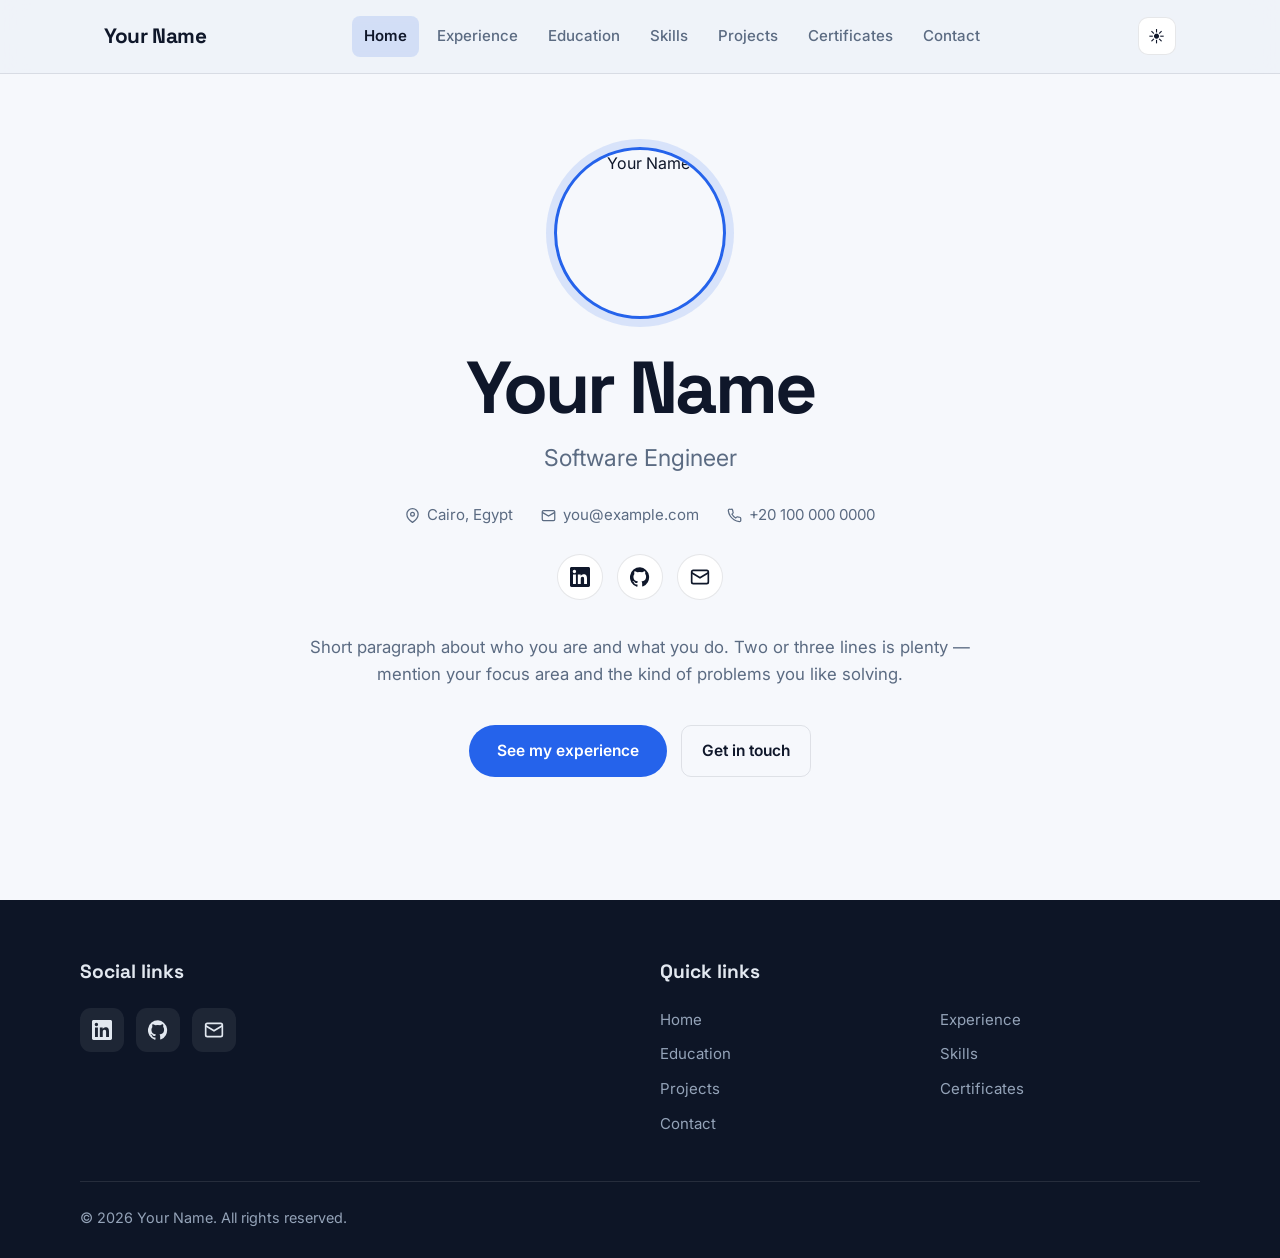
==== index.html @ 804c4c78 "index html" ====
<!DOCTYPE html>
<html lang="en" data-theme="dark">
<head>
<meta charset="UTF-8">
<meta name="viewport" content="width=device-width, initial-scale=1">
<title>Your Name — Portfolio</title>
<meta name="description" content="Personal portfolio — experience, projects, skills and certificates.">
<link rel="preconnect" href="https://fonts.googleapis.com">
<link rel="preconnect" href="https://fonts.gstatic.com" crossorigin>
<link href="https://fonts.googleapis.com/css2?family=Space+Grotesk:wght@500;600;700&family=Inter:wght@400;500;600;700&display=swap" rel="stylesheet">
<link rel="stylesheet" href="styles.css">
</head>
<body data-page="home">

<main>
  <section id="home">
    <div class="wrap">
      <img class="avatar" id="avatar" src="" alt="">
      <h1 id="heroName"></h1>
      <p class="role" id="heroRole"></p>
      <div class="meta" id="heroMeta"></div>
      <div class="socials" id="heroSocials"></div>
      <p class="bio" id="heroBio"></p>
      <div class="hero-cta">
        <a class="btn" href="experience.html">See my experience</a>
        <a class="btn btn-ghost" style="width:auto" href="contact.html">Get in touch</a>
      </div>
    </div>
  </section>
</main>

<script src="data.js"></script>
<script src="main.js"></script>
</body>
</html>
---- styles.css ----
/* ============================================================
   THEME TOKENS — change colors here
   ============================================================ */
:root{
  --accent:#2563eb;
  --accent-soft:rgba(37,99,235,.14);
  --accent-hover:#1d4ed8;
  --radius:14px;
  --maxw:1120px;
  --font-display:'Space Grotesk',system-ui,sans-serif;
  --font-body:'Inter',system-ui,-apple-system,sans-serif;
  --ease:cubic-bezier(.22,.61,.36,1);
}
[data-theme="dark"]{
  --bg:#0d1526;
  --bg-alt:#111c30;
  --card:#16223a;
  --card-hover:#1b2a46;
  --border:rgba(148,163,184,.14);
  --text:#f1f5f9;
  --text-dim:#94a3b8;
  --footer:#080e1a;
  --shadow:0 12px 32px rgba(0,0,0,.35);
}
[data-theme="light"]{
  --bg:#f6f8fc;
  --bg-alt:#eef2f9;
  --card:#ffffff;
  --card-hover:#ffffff;
  --border:rgba(15,23,42,.10);
  --text:#0f172a;
  --text-dim:#5b6b82;
  --footer:#0d1526;
  --shadow:0 10px 30px rgba(15,23,42,.08);
}

*{box-sizing:border-box;margin:0;padding:0}
html{scroll-behavior:smooth;scroll-padding-top:88px}
body{
  background:var(--bg);color:var(--text);
  font-family:var(--font-body);line-height:1.65;
  -webkit-font-smoothing:antialiased;
  transition:background .35s var(--ease),color .35s var(--ease);
  /* sticky footer: page fills at least the viewport */
  min-height:100vh;display:flex;flex-direction:column;
}
main{flex:1 0 auto}
img{max-width:100%;display:block}
a{color:inherit;text-decoration:none}
button,input,textarea{font:inherit;color:inherit}
:focus-visible{outline:2px solid var(--accent);outline-offset:3px;border-radius:6px}

/* ---------- scroll progress ---------- */
#progress{
  position:fixed;top:0;left:0;height:3px;width:0%;
  background:var(--accent);z-index:200;transition:width .1s linear;
}

/* ---------- nav ---------- */
#nav{
  position:fixed;top:0;left:0;right:0;z-index:150;
  background:color-mix(in srgb,var(--bg-alt) 88%,transparent);
  backdrop-filter:blur(14px);
  border-bottom:1px solid var(--border);
}
.nav-inner{
  max-width:var(--maxw);margin:0 auto;padding:16px 24px;
  display:flex;align-items:center;justify-content:space-between;gap:20px;
}
.brand{font-family:var(--font-display);font-weight:700;font-size:1.3rem;letter-spacing:-.02em}
.nav-links{display:flex;gap:6px;align-items:center}
.nav-links a{
  padding:8px 12px;border-radius:8px;font-size:.94rem;font-weight:500;
  color:var(--text-dim);transition:color .2s,background .2s;
}
.nav-links a:hover{color:var(--text);background:var(--accent-soft)}
.nav-links a.active{color:var(--text);font-weight:600;background:var(--accent-soft)}
.nav-tools{display:flex;gap:10px;align-items:center}
.icon-btn{
  width:38px;height:38px;display:grid;place-items:center;cursor:pointer;
  background:var(--card);border:1px solid var(--border);border-radius:10px;
  transition:background .2s,transform .2s;
}
.icon-btn:hover{background:var(--card-hover);transform:translateY(-2px)}
#burger{display:none}

/* ---------- layout ---------- */
section{padding:96px 24px}
/* content pages start below the fixed nav */
.page section:first-child{padding-top:150px}
.wrap{max-width:var(--maxw);margin:0 auto}
.alt{background:var(--bg-alt)}
.head{text-align:center;margin-bottom:60px}
.head h2{
  font-family:var(--font-display);font-size:clamp(2rem,5vw,3rem);
  font-weight:700;letter-spacing:-.03em;margin-bottom:12px;
}
.head p{color:var(--text-dim);font-size:1.05rem}

/* ---------- buttons ---------- */
.btn{
  display:inline-flex;align-items:center;gap:9px;cursor:pointer;
  padding:13px 28px;border-radius:999px;border:none;
  background:var(--accent);color:#fff;font-weight:600;font-size:.97rem;
  transition:background .2s,transform .2s,box-shadow .2s;
}
.btn:hover{background:var(--accent-hover);transform:translateY(-2px);box-shadow:0 8px 22px var(--accent-soft)}
.btn-ghost{
  background:transparent;color:var(--text);
  border:1px solid var(--border);border-radius:10px;
  padding:11px 20px;width:100%;justify-content:center;
}
.btn-ghost:hover{background:var(--card-hover);box-shadow:none}
.center{text-align:center;margin-top:52px}

/* ---------- hero ---------- */
#home{
  min-height:100vh;display:grid;place-items:center;
  padding-top:120px;text-align:center;
}
.avatar{
  width:172px;height:172px;border-radius:50%;object-fit:cover;
  margin:0 auto 30px;border:3px solid var(--accent);
  box-shadow:0 0 0 8px var(--accent-soft);
}
#home h1{
  font-family:var(--font-display);font-weight:700;
  font-size:clamp(2.6rem,8vw,4.6rem);letter-spacing:-.04em;line-height:1.05;
}
.role{font-size:clamp(1.1rem,2.5vw,1.45rem);color:var(--text-dim);margin-top:12px}
.meta{
  display:flex;flex-wrap:wrap;justify-content:center;gap:10px 28px;
  margin:26px 0;color:var(--text-dim);font-size:.94rem;
}
.meta span{display:inline-flex;align-items:center;gap:7px}
.meta a:hover{color:var(--accent)}
.socials{display:flex;justify-content:center;gap:14px;margin-bottom:34px}
.socials a{
  width:46px;height:46px;border-radius:50%;display:grid;place-items:center;
  background:var(--card);border:1px solid var(--border);
  transition:transform .2s,background .2s,color .2s;
}
.socials a:hover{background:var(--accent);color:#fff;transform:translateY(-4px)}
.bio{max-width:660px;margin:0 auto 36px;color:var(--text-dim);font-size:1.05rem}
.hero-cta{display:flex;flex-wrap:wrap;gap:14px;justify-content:center}

/* ---------- timeline (experience + education) ---------- */
.timeline{position:relative;padding-left:38px}
.timeline::before{
  content:"";position:absolute;left:6px;top:8px;bottom:8px;
  width:2px;background:var(--accent);opacity:.45;
}
.tl-item{position:relative;margin-bottom:34px}
.tl-item::before{
  content:"";position:absolute;left:-38px;top:34px;
  width:13px;height:13px;border-radius:50%;
  background:var(--accent);border:3px solid var(--bg);
}
.card{
  background:var(--card);border:1px solid var(--border);
  border-radius:var(--radius);padding:28px;
  transition:transform .28s var(--ease),box-shadow .28s var(--ease),background .2s;
}
.card:hover{transform:translateY(-4px);box-shadow:var(--shadow);background:var(--card-hover)}
.card-top{display:flex;gap:16px;align-items:flex-start;margin-bottom:6px}
.logo{
  width:52px;height:52px;border-radius:11px;object-fit:contain;
  background:#fff;padding:5px;flex-shrink:0;
}
.card-top h3{font-family:var(--font-display);font-size:1.3rem;font-weight:700;letter-spacing:-.02em}
.org{color:var(--accent);font-weight:600;font-size:1.02rem}
.sub{
  display:flex;flex-wrap:wrap;gap:8px 20px;
  color:var(--text-dim);font-size:.88rem;margin:10px 0 16px;
}
.sub span{display:inline-flex;align-items:center;gap:6px}
.card p{color:var(--text-dim);margin-bottom:13px}
.card ul{list-style:none;color:var(--text-dim)}
.card ul li{position:relative;padding-left:18px;margin-bottom:7px}
.card ul li::before{content:"";position:absolute;left:0;top:11px;width:5px;height:5px;border-radius:50%;background:var(--accent)}
.tags{display:flex;flex-wrap:wrap;gap:8px;margin-top:16px}
.tag{
  padding:5px 13px;border-radius:999px;font-size:.8rem;font-weight:500;
  background:var(--accent-soft);color:var(--accent);
}
.link-inline{color:var(--accent);text-decoration:underline;text-underline-offset:3px}

/* ---------- skills ---------- */
.skill-grid{display:grid;grid-template-columns:repeat(auto-fit,minmax(340px,1fr));gap:22px}
.skill-head{display:flex;align-items:center;gap:14px;margin-bottom:10px}
.skill-icon{
  width:44px;height:44px;border-radius:11px;flex-shrink:0;object-fit:contain;
  background:var(--bg-alt);padding:7px;
}
.skill-title{flex:1;display:flex;justify-content:space-between;align-items:center;gap:12px}
.skill-title h3{font-family:var(--font-display);font-size:1.08rem;font-weight:600}
.pct{color:var(--accent);font-weight:700;font-size:.9rem}
.bar{height:7px;border-radius:99px;background:var(--bg-alt);overflow:hidden;margin-bottom:14px}
.bar i{display:block;height:100%;width:0;border-radius:99px;background:var(--accent);transition:width 1.1s var(--ease)}
.skill-card p{font-size:.92rem;margin:0}

/* ---------- projects ---------- */
.filters{display:flex;justify-content:center;flex-wrap:wrap;gap:12px;margin-bottom:48px}
.filter{
  padding:10px 24px;border-radius:999px;cursor:pointer;font-weight:600;font-size:.93rem;
  background:var(--card);border:1px solid var(--border);color:var(--text-dim);
  transition:all .2s;
}
.filter:hover{color:var(--text)}
.filter.on{background:var(--accent);border-color:var(--accent);color:#fff}
.proj-grid{display:grid;grid-template-columns:repeat(auto-fill,minmax(310px,1fr));gap:26px}
.proj{
  background:var(--card);border:1px solid var(--border);border-radius:18px;
  padding:14px;display:flex;flex-direction:column;
  transition:transform .28s var(--ease),box-shadow .28s var(--ease),border-color .2s;
}
.proj:hover{transform:translateY(-6px);box-shadow:var(--shadow);border-color:var(--accent-soft)}
.thumb{aspect-ratio:16/10;width:100%;object-fit:cover;background:var(--bg-alt);border-radius:12px}
.proj-body{padding:18px 10px 6px;display:flex;flex-direction:column;flex:1}
.proj-body h3{font-family:var(--font-display);font-size:1.18rem;font-weight:700;margin-bottom:9px;letter-spacing:-.02em}
.proj-body p{color:var(--text-dim);font-size:.93rem;flex:1}
.proj-links{display:flex;gap:10px;margin-top:18px}
/* the "+N" pill that collapses extra tags — click to expand */
.tag-more{
  padding:5px 13px;border-radius:999px;font-size:.8rem;font-weight:700;
  background:var(--accent);color:#fff;border:none;cursor:pointer;
  transition:background .2s,transform .2s;
}
.tag-more:hover{background:var(--accent-hover);transform:translateY(-1px)}

/* ---------- certificates ---------- */
.banner{
  display:flex;align-items:center;gap:34px;flex-wrap:wrap;
  background:var(--card);border:1px solid var(--border);
  border-radius:20px;padding:34px;margin-bottom:52px;
}
.count{
  width:128px;height:128px;border-radius:50%;flex-shrink:0;
  display:grid;place-items:center;align-content:center;
  border:6px solid var(--accent);background:var(--accent-soft);
}
.count b{font-family:var(--font-display);font-size:2.3rem;line-height:1;color:var(--accent)}
.count small{font-size:.66rem;letter-spacing:.14em;color:var(--text-dim);margin-top:5px}
.banner div h3{font-family:var(--font-display);font-size:1.6rem;font-weight:700;margin-bottom:10px}
.banner div p{color:var(--text-dim);max-width:620px;margin:0}
.cert-grid{display:grid;grid-template-columns:repeat(auto-fill,minmax(310px,1fr));gap:26px}
.cert-body{padding:18px 10px 6px;display:flex;flex-direction:column;flex:1}
.cert-body h3{font-family:var(--font-display);font-size:1.1rem;font-weight:700;margin-bottom:7px}
.cert-body .org{margin-bottom:8px}
.small-label{font-weight:600;font-size:.88rem;margin:14px 0 8px}

/* ---------- contact ---------- */
.contact-grid{display:grid;grid-template-columns:1fr 1fr;gap:56px}
.contact-info h3,.form-box h3{font-family:var(--font-display);font-size:1.55rem;font-weight:700;margin-bottom:18px}
.contact-info>p{color:var(--text-dim);margin-bottom:32px}
.ci{display:flex;align-items:center;gap:16px;margin-bottom:22px}
.ci-icon{width:46px;height:46px;border-radius:11px;display:grid;place-items:center;background:var(--accent);color:#fff;flex-shrink:0}
.ci b{display:block;font-size:.95rem}
.ci span{color:var(--text-dim);font-size:.92rem}
.field{margin-bottom:18px}
.field label{display:block;font-size:.88rem;font-weight:600;margin-bottom:7px}
.field input,.field textarea{
  width:100%;padding:13px 15px;border-radius:10px;
  background:var(--bg-alt);border:1px solid var(--border);
  transition:border-color .2s,box-shadow .2s;
}
.field input:focus,.field textarea:focus{
  outline:none;border-color:var(--accent);box-shadow:0 0 0 3px var(--accent-soft);
}
.field textarea{min-height:150px;resize:vertical}
.form-box .btn{width:100%;justify-content:center}
.form-note{color:var(--text-dim);font-size:.85rem;margin-top:14px;text-align:center}

/* ---------- footer ---------- */
footer{background:var(--footer);color:#e2e8f0;padding:56px 24px 28px;flex-shrink:0}
.foot-grid{max-width:var(--maxw);margin:0 auto;display:grid;grid-template-columns:1fr 1fr;gap:40px}
footer h4{font-family:var(--font-display);font-size:1.2rem;margin-bottom:20px}
.foot-socials{display:flex;gap:12px}
.foot-socials a{
  width:44px;height:44px;border-radius:11px;display:grid;place-items:center;
  background:rgba(255,255,255,.07);transition:background .2s,transform .2s;
}
.foot-socials a:hover{background:var(--accent);transform:translateY(-3px)}
.quick{display:grid;grid-template-columns:1fr 1fr;gap:10px 20px}
.quick a{color:#94a3b8;font-size:.94rem;transition:color .2s}
.quick a:hover{color:#fff}
.copy{
  max-width:var(--maxw);margin:44px auto 0;padding-top:24px;
  border-top:1px solid rgba(255,255,255,.1);color:#94a3b8;font-size:.9rem;
}

/* ---------- reveal animation ---------- */
.reveal{opacity:0;transform:translateY(26px);transition:opacity .7s var(--ease),transform .7s var(--ease)}
.reveal.in{opacity:1;transform:none}

/* ---------- responsive ---------- */
@media(max-width:900px){
  .contact-grid{grid-template-columns:1fr;gap:44px}
  #burger{display:grid}
  .nav-links{
    position:absolute;top:100%;left:0;right:0;flex-direction:column;
    align-items:stretch;gap:2px;padding:12px;
    background:var(--bg-alt);border-bottom:1px solid var(--border);
    display:none;
  }
  .nav-links.open{display:flex}
  .nav-links a{padding:12px 14px}
}
@media(max-width:640px){
  section{padding:72px 20px}
  .page section:first-child{padding-top:120px}
  .nav-inner{padding:14px 20px}
  .timeline{padding-left:26px}
  .tl-item::before{left:-26px}
  .card{padding:22px}
  .banner{padding:26px;gap:24px}
  .foot-grid{grid-template-columns:1fr}
  .avatar{width:140px;height:140px}
}
@media(prefers-reduced-motion:reduce){
  *{animation:none!important;transition-duration:.01ms!important}
  html{scroll-behavior:auto}
  .reveal{opacity:1;transform:none}
}
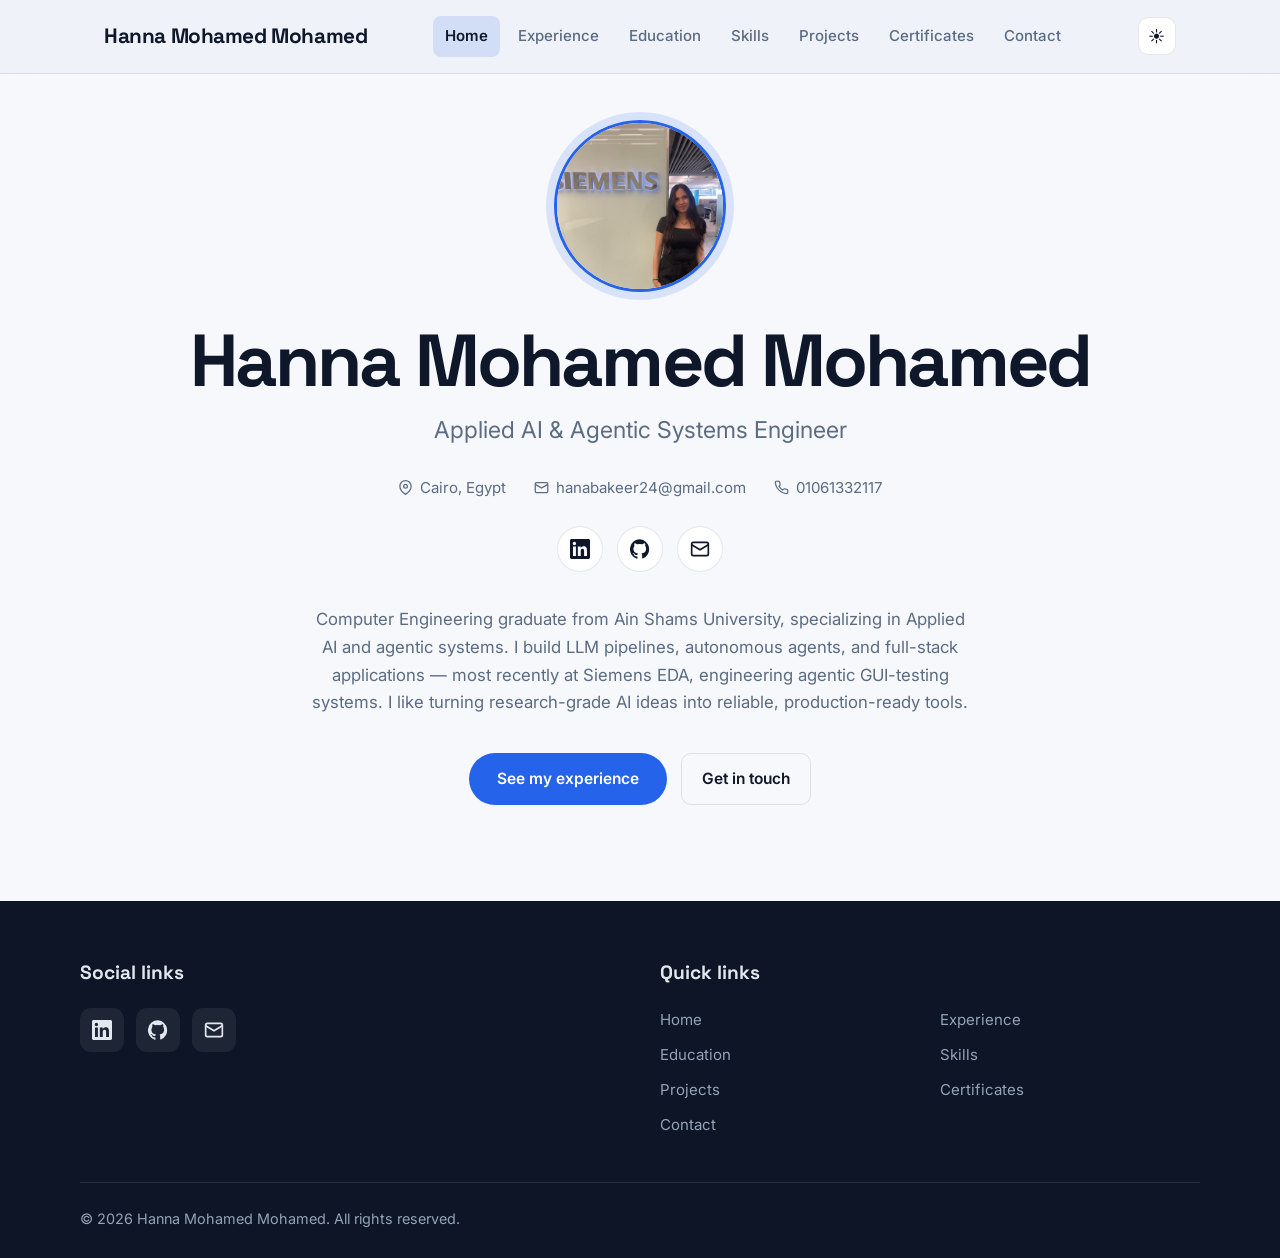
==== commit 69de13d5: "Fill portfolio content from CV, add IssueHawk, optimize assets - Add IssueHawk project card + update" ====
--- a/index.html
+++ b/index.html
@@ -3,7 +3,7 @@
 <head>
 <meta charset="UTF-8">
 <meta name="viewport" content="width=device-width, initial-scale=1">
-<title>Your Name — Portfolio</title>
+<title>Hanna Mohamed — Portfolio</title>
 <meta name="description" content="Personal portfolio — experience, projects, skills and certificates.">
 <link rel="preconnect" href="https://fonts.googleapis.com">
 <link rel="preconnect" href="https://fonts.gstatic.com" crossorigin>
--- a/styles.css
+++ b/styles.css
@@ -123,6 +123,12 @@
   margin:0 auto 30px;border:3px solid var(--accent);
   box-shadow:0 0 0 8px var(--accent-soft);
 }
+.avatar-fallback{
+  display:flex;align-items:center;justify-content:center;
+  font-family:var(--font-display);font-weight:700;font-size:3.4rem;
+  color:var(--accent);background:var(--accent-soft);
+  letter-spacing:-.02em;user-select:none;
+}
 #home h1{
   font-family:var(--font-display);font-weight:700;
   font-size:clamp(2.6rem,8vw,4.6rem);letter-spacing:-.04em;line-height:1.05;
@@ -185,6 +191,15 @@
 }
 .link-inline{color:var(--accent);text-decoration:underline;text-underline-offset:3px}
 
+/* secondary section heading + categorized "toolbox" chips */
+.subhead{text-align:center;margin:74px 0 34px}
+.subhead h3{font-family:var(--font-display);font-size:clamp(1.5rem,3.5vw,2rem);font-weight:700;letter-spacing:-.02em;margin-bottom:8px}
+.subhead p{color:var(--text-dim)}
+.tool-groups{display:grid;grid-template-columns:repeat(auto-fit,minmax(320px,1fr));gap:20px}
+.tool-group{background:var(--card);border:1px solid var(--border);border-radius:16px;padding:18px 20px}
+.tool-group .small-label{color:var(--accent);margin:0 0 12px}
+.tool-group .tags{margin-top:0}
+
 /* ---------- skills ---------- */
 .skill-grid{display:grid;grid-template-columns:repeat(auto-fit,minmax(340px,1fr));gap:22px}
 .skill-head{display:flex;align-items:center;gap:14px;margin-bottom:10px}
@@ -220,6 +235,36 @@
 .proj-body h3{font-family:var(--font-display);font-size:1.18rem;font-weight:700;margin-bottom:9px;letter-spacing:-.02em}
 .proj-body p{color:var(--text-dim);font-size:.93rem;flex:1}
 .proj-links{display:flex;gap:10px;margin-top:18px}
+
+/* click-to-zoom certificate images + fullscreen lightbox */
+.cert-thumb{cursor:zoom-in;transition:opacity .2s,transform .2s}
+.cert-thumb:hover{opacity:.92}
+.lightbox{position:fixed;inset:0;z-index:1000;display:none;align-items:center;justify-content:center;padding:24px;background:rgba(0,0,0,.85);backdrop-filter:blur(4px);cursor:zoom-out}
+.lightbox.open{display:flex}
+.lightbox img{max-width:100%;max-height:92vh;border-radius:10px;box-shadow:0 20px 60px rgba(0,0,0,.55);cursor:default}
+.lightbox-close{position:absolute;top:18px;right:22px;width:44px;height:44px;display:flex;align-items:center;justify-content:center;border:none;border-radius:50%;background:rgba(255,255,255,.14);color:#fff;font-size:26px;line-height:1;cursor:pointer;transition:background .2s}
+.lightbox-close:hover{background:rgba(255,255,255,.28)}
+
+/* "scroll down for more" nudge (certificates page) */
+.scroll-hint{
+  position:fixed;left:50%;bottom:26px;transform:translateX(-50%);z-index:120;
+  display:flex;align-items:center;gap:8px;cursor:pointer;
+  padding:10px 18px;border-radius:999px;font-size:.9rem;font-weight:600;
+  color:var(--text);background:color-mix(in srgb,var(--bg-alt) 90%,transparent);
+  border:1px solid var(--border);box-shadow:var(--shadow);backdrop-filter:blur(10px);
+  transition:opacity .4s var(--ease),transform .4s var(--ease);
+}
+.scroll-hint svg{animation:bob 1.4s ease-in-out infinite}
+.scroll-hint.hide{opacity:0;transform:translateX(-50%) translateY(12px);pointer-events:none}
+@keyframes bob{0%,100%{transform:translateY(0)}50%{transform:translateY(4px)}}
+
+/* "Under Review" style badge next to a publication title */
+.pub-badge{
+  display:inline-block;vertical-align:middle;margin-left:8px;
+  padding:3px 10px;border-radius:999px;
+  font-size:.62rem;font-weight:700;letter-spacing:.05em;text-transform:uppercase;
+  color:var(--accent);background:var(--accent-soft);
+}
 /* the "+N" pill that collapses extra tags — click to expand */
 .tag-more{
   padding:5px 13px;border-radius:999px;font-size:.8rem;font-weight:700;
